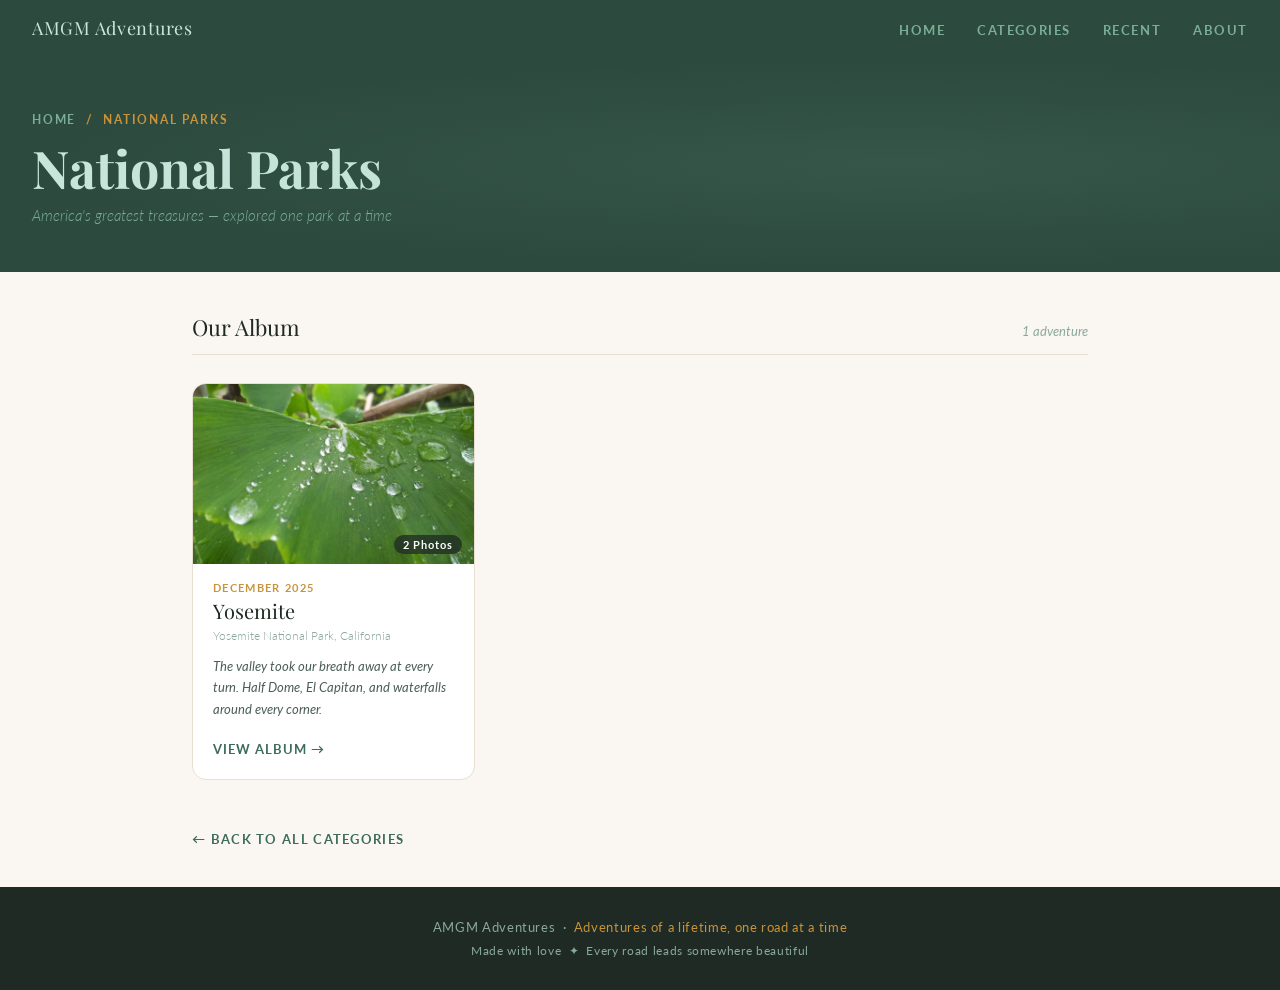
==== national-parks.html @ add7301d "Add files via upload" ====
<!doctype html>
<html lang="en">
  <head>
    <meta charset="UTF-8" />
    <meta name="viewport" content="width=device-width, initial-scale=1.0" />
    <title>National Parks — AMGM Adventures</title>
    <link
      href="https://fonts.googleapis.com/css2?family=Playfair+Display:ital,wght@0,400;0,700;1,400&family=Lato:wght@300;400;700&display=swap"
      rel="stylesheet"
    />
    <link rel="stylesheet" href="../css/styles.css">
 
  </head>
  <body>
    <!-- NAV -->
    <nav>
      <a class="nav-brand" href="../index.html">AMGM Adventures</a>
      <ul class="nav-links">
        <li><a href="../index.html">Home</a></li>
        <li><a href="index.html#categories">Categories</a></li>
        <li><a href="index.html#recent">Recent</a></li>
        <li><a href="index.html#about">About</a></li>
      </ul>
    </nav>

    <!-- PAGE HERO -->
    <header class="page-hero">
      <div class="breadcrumb">
        <a href="index.html">Home</a> &nbsp;/&nbsp; National Parks
      </div>
      <h1>National Parks</h1>
      <p>America's greatest treasures — explored one park at a time</p>
    </header>

    <!-- ALBUMS -->
    <main class="main">
      <div class="albums-header">
        <h2 class="albums-title">Our Album</h2>
        <span class="albums-count">1 adventure</span>
      </div>

      <div class="album-grid">
        <!-- ═══════════════════════════════════════════
           ALBUM 1 — Yosemite
           To add a real photo: replace the emoji div with
           <img src="../photos/national-parks/yosemite/cover.jpg" alt="Yosemite">
           inside .album-cover
      ══════════════════════════════════════════════ -->
        <a class="album-card" href="/albums/yosemite.html">
          <div class="album-cover cover-green">
            <img src="../photos/national-parks/yosemite/valley-view2.jpg" alt="Yosemite"/>
            <span class="photo-count-badge">2 Photos</span>
          </div>
          <div class="album-body">
            <span class="album-date">December 2025</span>
            <span class="album-name">Yosemite</span>
            <span class="album-location"
              >Yosemite National Park, California</span
            >
            <span class="album-desc"
              >The valley took our breath away at every turn. Half Dome, El
              Capitan, and waterfalls around every corner.</span
            >
            <span class="album-link">View album →</span>
          </div>
        </a>

        <!-- ═══════════════════════════════════════════
           ALBUM 2 — Grand Canyon
      ══════════════════════════════════════════════ -->
      <!--
        <a class="album-card" href="grand-canyon.html">
          <div class="album-cover cover-amber">
            🏜
            <span class="photo-count-badge">18 photos</span>
          </div>
          <div class="album-body">
            <span class="album-date">October 2021</span>
            <span class="album-name">Grand Canyon</span>
            <span class="album-location"
              >Grand Canyon National Park, Arizona</span
            >
            <span class="album-desc"
              >Nothing prepares you for that first look over the rim. One of the
              most humbling sights we have ever seen.</span
            >
            <span class="album-link">View album →</span>
          </div>
        </a>
      -->

        <!-- ═══════════════════════════════════════════
           ALBUM 3 — Zion
      ══════════════════════════════════════════════ -->
      <!--
        <a class="album-card" href="zion.html">
          <div class="album-cover cover-rust">
            ⛰
            <span class="photo-count-badge">31 photos</span>
          </div>
          <div class="album-body">
            <span class="album-date">October 2021</span>
            <span class="album-name">Zion National Park</span>
            <span class="album-location">Zion National Park, Utah</span>
            <span class="album-desc"
              >Red rock walls soaring above us as we hiked the Narrows. A place
              we knew we had to come back to.</span
            >
            <span class="album-link">View album →</span>
          </div>
        </a>
      </div>
    -->

      <!-- TIP BOX -->
       <!--
      <div class="add-tip">
        <h3>Adding a new album</h3>
        <p>
          To add a new park, copy one of the album cards above, paste it inside
          the
          <code>.album-grid</code> div, and update the name, date, description,
          and photo link. That's all it takes!
        </p>
      </div>
    -->
    </main>

    <!-- BACK LINK -->
    <div class="back-bar">
      <a class="back-link" href="../index.html">← Back to all categories</a>
    </div>

    <!-- FOOTER -->
    <footer>
      <p>
        AMGM Adventures &nbsp;·&nbsp;
        <span>Adventures of a lifetime, one road at a time</span>
      </p>
      <p style="margin-top: 0.5rem; font-size: 12px">
        Made with love &nbsp;✦&nbsp; Every road leads somewhere beautiful
      </p>
    </footer>
  </body>
</html>
---- css/styles.css ----
*, *::before, *::after { box-sizing: border-box; margin: 0; padding: 0; }

    :root {
      --forest: #2C4A3E;
      --forest-light: #3D6B5C;
      --sage: #7AAE97;
      --mint: #C8E6DC;
      --cream: #FAF7F2;
      --sand: #E8DFD0;
      --bark: #6B4F3A;
      --bark-light: #8C6B50;
      --gold: #C9933A;
      --text-dark: #1E2A23;
      --text-mid: #4A5E54;
      --text-light: #8AA89C;
    }

    html { scroll-behavior: smooth; }

    body {
      font-family: 'Lato', sans-serif;
      background: var(--cream);
      color: var(--text-dark);
      min-height: 100vh;
    }

    /* ── NAV ── */
    nav {
      position: sticky;
      top: 0;
      z-index: 100;
      background: var(--forest);
      padding: 0 2rem;
      display: flex;
      align-items: center;
      justify-content: space-between;
      height: 56px;
    }

    .nav-brand {
      font-family: 'Playfair Display', serif;
      font-size: 18px;
      color: var(--mint);
      letter-spacing: 0.04em;
      text-decoration: none;
    }

    .nav-links {
      display: flex;
      gap: 2rem;
      list-style: none;
    }

    .nav-links a {
      font-size: 13px;
      font-weight: 700;
      letter-spacing: 0.12em;
      text-transform: uppercase;
      color: var(--sage);
      text-decoration: none;
      transition: color 0.2s;
    }

    .nav-links a:hover { color: var(--mint); }

    /* ── HERO ── */
    .hero {
      background: var(--forest);
      padding: 5rem 2rem 4rem;
      text-align: center;
      position: relative;
      overflow: hidden;
    }

    .hero::before {
      content: '';
      position: absolute;
      inset: 0;
      background: radial-gradient(ellipse at 60% 40%, rgba(122,174,151,0.15) 0%, transparent 70%),
                  radial-gradient(ellipse at 20% 80%, rgba(201,147,58,0.08) 0%, transparent 60%);
      pointer-events: none;
    }

    .hero-eyebrow {
      font-size: 11px;
      font-weight: 700;
      letter-spacing: 0.3em;
      text-transform: uppercase;
      color: var(--gold);
      margin-bottom: 1rem;
    }

    .hero-title {
      font-family: 'Playfair Display', serif;
      font-size: clamp(42px, 8vw, 72px);
      font-weight: 700;
      color: var(--mint);
      line-height: 1.1;
      margin-bottom: 1.25rem;
    }

    .hero-title em {
      font-style: italic;
      color: var(--gold);
    }

    .hero-tagline {
      font-size: 16px;
      font-weight: 300;
      color: var(--sage);
      letter-spacing: 0.04em;
      font-style: italic;
      margin-bottom: 2.5rem;
    }

    .hero-divider {
      display: flex;
      align-items: center;
      justify-content: center;
      gap: 1rem;
      color: var(--sage);
      font-size: 18px;
      opacity: 0.5;
    }

    .hero-divider::before,
    .hero-divider::after {
      content: '';
      display: block;
      width: 60px;
      height: 1px;
      background: var(--sage);
      opacity: 0.4;
    }

    /* ── SECTION WRAPPER ── */
    .section {
      max-width: 960px;
      margin: 0 auto;
      padding: 3rem 2rem;
    }

    .section-header {
      display: flex;
      align-items: baseline;
      gap: 1rem;
      margin-bottom: 1.75rem;
      padding-bottom: 0.75rem;
      border-bottom: 1px solid var(--sand);
    }

    .section-title {
      font-family: 'Playfair Display', serif;
      font-size: 26px;
      font-weight: 400;
      color: var(--text-dark);
    }

    .section-sub {
      font-size: 13px;
      color: var(--text-light);
      font-weight: 300;
      font-style: italic;
    }

    /* ── CATEGORY GRID ── */
    .category-grid {
      display: grid;
      grid-template-columns: repeat(auto-fill, minmax(200px, 1fr));
      gap: 16px;
    }

    .cat-card {
      background: #fff;
      border: 1px solid var(--sand);
      border-radius: 12px;
      padding: 1.5rem 1.25rem;
      text-decoration: none;
      display: flex;
      flex-direction: column;
      align-items: flex-start;
      gap: 0.5rem;
      transition: transform 0.2s, box-shadow 0.2s, border-color 0.2s;
      cursor: pointer;
    }

    .cat-card:hover {
      transform: translateY(-3px);
      box-shadow: 0 8px 24px rgba(44,74,62,0.10);
      border-color: var(--sage);
    }

    .cat-icon {
      font-size: 32px;
      line-height: 1;
      margin-bottom: 0.25rem;
    }

    .cat-name {
      font-family: 'Playfair Display', serif;
      font-size: 17px;
      color: var(--text-dark);
      font-weight: 400;
    }

    .cat-count {
      font-size: 12px;
      color: var(--text-light);
      font-weight: 300;
      letter-spacing: 0.05em;
    }

    .cat-arrow {
      margin-top: auto;
      font-size: 18px;
      color: var(--sage);
      transition: transform 0.2s;
    }

    .cat-card:hover .cat-arrow { transform: translateX(4px); }

    /* ── ABOUT STRIP ── */
    .about-strip {
      background: var(--forest);
      color: var(--mint);
      padding: 3rem 2rem;
      text-align: center;
    }

    .about-strip p {
      font-family: 'Playfair Display', serif;
      font-size: 20px;
      font-style: italic;
      max-width: 600px;
      margin: 0 auto 1rem;
      line-height: 1.7;
      color: var(--mint);
    }

    .about-strip small {
      font-size: 13px;
      color: var(--sage);
      font-weight: 300;
      letter-spacing: 0.08em;
    }

    /* ── RECENT ── */
    .recent-grid {
      display: grid;
      grid-template-columns: repeat(auto-fill, minmax(260px, 1fr));
      gap: 20px;
    }

    .recent-card {
      background: #fff;
      border: 1px solid var(--sand);
      border-radius: 12px;
      overflow: hidden;
      text-decoration: none;
      transition: transform 0.2s, box-shadow 0.2s;
      display: flex;
      flex-direction: column;
    }

    .recent-card:hover {
      transform: translateY(-3px);
      box-shadow: 0 8px 24px rgba(44,74,62,0.10);
    }

    .recent-thumb {
      height: 130px;
      display: flex;
      align-items: center;
      justify-content: center;
      font-size: 48px;
    }

    .thumb-green { background: #C8E6DC; }
    .thumb-blue  { background: #C8D8E8; }
    .thumb-amber { background: #EFD9B0; }
    .thumb-bark  { background: #DDD0C0; }

    .recent-body { padding: 1rem 1.1rem 1.25rem; flex: 1; display: flex; flex-direction: column; gap: 0.35rem; }

    .recent-cat {
      font-size: 11px;
      font-weight: 700;
      letter-spacing: 0.12em;
      text-transform: uppercase;
      color: var(--forest-light);
    }

    .recent-name {
      font-family: 'Playfair Display', serif;
      font-size: 18px;
      color: var(--text-dark);
    }

    .recent-date {
      font-size: 12px;
      color: var(--text-light);
      font-weight: 300;
    }

    .recent-desc {
      font-size: 13px;
      color: var(--text-mid);
      line-height: 1.6;
      margin-top: 0.4rem;
      font-style: italic;
    }

    /* ── FOOTER ── */
    footer {
      background: var(--text-dark);
      color: var(--text-light);
      text-align: center;
      padding: 2rem;
      font-size: 13px;
      letter-spacing: 0.05em;
    }

    footer span { color: var(--gold); }

    /* ── ANIMATIONS ── */
    @keyframes fadeUp {
      from { opacity: 0; transform: translateY(20px); }
      to   { opacity: 1; transform: translateY(0); }
    }

    .hero-eyebrow { animation: fadeUp 0.6s ease both; }
    .hero-title   { animation: fadeUp 0.6s 0.15s ease both; }
    .hero-tagline { animation: fadeUp 0.6s 0.3s ease both; }
    .hero-divider { animation: fadeUp 0.6s 0.45s ease both; }

       *,
      *::before,
      *::after {
        box-sizing: border-box;
        margin: 0;
        padding: 0;
      }

      :root {
        --forest: #2c4a3e;
        --forest-light: #3d6b5c;
        --sage: #7aae97;
        --mint: #c8e6dc;
        --cream: #faf7f2;
        --sand: #e8dfd0;
        --bark: #6b4f3a;
        --bark-light: #8c6b50;
        --gold: #c9933a;
        --text-dark: #1e2a23;
        --text-mid: #4a5e54;
        --text-light: #8aa89c;
      }

      html {
        scroll-behavior: smooth;
      }

      body {
        font-family: "Lato", sans-serif;
        background: var(--cream);
        color: var(--text-dark);
        min-height: 100vh;
      }

      /* ── NAV ── */
      nav {
        position: sticky;
        top: 0;
        z-index: 100;
        background: var(--forest);
        padding: 0 2rem;
        display: flex;
        align-items: center;
        justify-content: space-between;
        height: 56px;
      }

      .nav-brand {
        font-family: "Playfair Display", serif;
        font-size: 18px;
        color: var(--mint);
        letter-spacing: 0.04em;
        text-decoration: none;
      }

      .nav-links {
        display: flex;
        gap: 2rem;
        list-style: none;
      }

      .nav-links a {
        font-size: 13px;
        font-weight: 700;
        letter-spacing: 0.12em;
        text-transform: uppercase;
        color: var(--sage);
        text-decoration: none;
        transition: color 0.2s;
      }

      .nav-links a:hover {
        color: var(--mint);
      }

      /* ── PAGE HERO ── */
      .page-hero {
        background: var(--forest);
        padding: 3.5rem 2rem 3rem;
        position: relative;
        overflow: hidden;
      }

      .page-hero::before {
        content: "";
        position: absolute;
        inset: 0;
        background: radial-gradient(
          ellipse at 70% 50%,
          rgba(122, 174, 151, 0.12) 0%,
          transparent 70%
        );
        pointer-events: none;
      }

      .breadcrumb {
        font-size: 12px;
        font-weight: 700;
        letter-spacing: 0.15em;
        text-transform: uppercase;
        color: var(--gold);
        margin-bottom: 0.75rem;
      }

      .breadcrumb a {
        color: var(--sage);
        text-decoration: none;
      }

      .breadcrumb a:hover {
        color: var(--mint);
      }

      .page-hero h1 {
        font-family: "Playfair Display", serif;
        font-size: clamp(32px, 6vw, 56px);
        font-weight: 700;
        color: var(--mint);
        line-height: 1.1;
        margin-bottom: 0.75rem;
      }

      .page-hero p {
        font-size: 15px;
        color: var(--sage);
        font-style: italic;
        font-weight: 300;
        max-width: 520px;
      }

      /* ── MAIN CONTENT ── */
      .main {
        max-width: 960px;
        margin: 0 auto;
        padding: 3rem 2rem;
      }

      .albums-header {
        display: flex;
        align-items: baseline;
        justify-content: space-between;
        margin-bottom: 1.75rem;
        padding-bottom: 0.75rem;
        border-bottom: 1px solid var(--sand);
      }

      .albums-title {
        font-family: "Playfair Display", serif;
        font-size: 22px;
        font-weight: 400;
        color: var(--text-dark);
      }

      .albums-count {
        font-size: 13px;
        color: var(--text-light);
        font-style: italic;
      }

      /* ── ALBUM GRID ── */
      .album-grid {
        display: grid;
        grid-template-columns: repeat(auto-fill, minmax(280px, 1fr));
        gap: 24px;
      }

      .album-card {
        background: #fff;
        border: 1px solid var(--sand);
        border-radius: 14px;
        overflow: hidden;
        text-decoration: none;
        display: flex;
        flex-direction: column;
        transition:
          transform 0.2s,
          box-shadow 0.2s;
      }

      .album-card:hover {
        transform: translateY(-4px);
        box-shadow: 0 12px 32px rgba(44, 74, 62, 0.12);
      }

      /* Photo area — replace background + emoji with a real <img> when you have photos */
      .album-cover {
        height: 180px;
        display: flex;
        align-items: center;
        justify-content: center;
        font-size: 56px;
        position: relative;
      }

      .cover-green {
        background: #c8e6dc;
      }
      .cover-stone {
        background: #d8d0c4;
      }
      .cover-sky {
        background: #c4d8e8;
      }
      .cover-amber {
        background: #efd9b0;
      }
      .cover-rust {
        background: #e8c8b0;
      }

      .album-cover img {
        width: 100%;
        height: 100%;
        object-fit: cover;
        position: absolute;
        inset: 0;
      }

      .photo-count-badge {
        position: absolute;
        bottom: 10px;
        right: 12px;
        background: rgba(30, 42, 35, 0.75);
        color: #fff;
        font-size: 11px;
        font-weight: 700;
        letter-spacing: 0.08em;
        padding: 3px 9px;
        border-radius: 20px;
        backdrop-filter: blur(4px);
      }

      .album-body {
        padding: 1.1rem 1.25rem 1.4rem;
        flex: 1;
        display: flex;
        flex-direction: column;
        gap: 0.3rem;
      }

      .album-date {
        font-size: 11px;
        font-weight: 700;
        letter-spacing: 0.12em;
        text-transform: uppercase;
        color: var(--gold);
      }

      .album-name {
        font-family: "Playfair Display", serif;
        font-size: 20px;
        color: var(--text-dark);
        font-weight: 400;
        line-height: 1.2;
      }

      .album-location {
        font-size: 12px;
        color: var(--text-light);
        font-weight: 300;
        margin-bottom: 0.5rem;
      }

      .album-desc {
        font-size: 13px;
        color: var(--text-mid);
        line-height: 1.65;
        font-style: italic;
        flex: 1;
      }

      .album-link {
        margin-top: 1rem;
        font-size: 13px;
        font-weight: 700;
        letter-spacing: 0.08em;
        text-transform: uppercase;
        color: var(--forest-light);
        display: flex;
        align-items: center;
        gap: 6px;
        transition: gap 0.2s;
      }

      .album-card:hover .album-link {
        gap: 10px;
      }

      /* ── HOW TO ADD MORE ── */
      .add-tip {
        margin-top: 3rem;
        background: #fff;
        border: 1px dashed var(--sage);
        border-radius: 14px;
        padding: 1.75rem 2rem;
        text-align: center;
      }

      .add-tip h3 {
        font-family: "Playfair Display", serif;
        font-size: 18px;
        color: var(--forest);
        margin-bottom: 0.5rem;
      }

      .add-tip p {
        font-size: 14px;
        color: var(--text-mid);
        line-height: 1.7;
        max-width: 480px;
        margin: 0 auto;
      }

      .add-tip code {
        font-size: 12px;
        background: var(--cream);
        border: 1px solid var(--sand);
        padding: 2px 7px;
        border-radius: 4px;
        color: var(--bark);
        font-family: monospace;
      }

      /* ── BACK LINK ── */
      .back-bar {
        max-width: 960px;
        margin: 0 auto;
        padding: 0 2rem 2rem;
      }

      .back-link {
        font-size: 13px;
        font-weight: 700;
        letter-spacing: 0.1em;
        text-transform: uppercase;
        color: var(--forest-light);
        text-decoration: none;
        display: inline-flex;
        align-items: center;
        gap: 6px;
        transition: gap 0.2s;
      }

      .back-link:hover {
        gap: 10px;
      }

      /* ── FOOTER ── */
      footer {
        background: var(--text-dark);
        color: var(--text-light);
        text-align: center;
        padding: 2rem;
        font-size: 13px;
        letter-spacing: 0.05em;
      }

      footer span {
        color: var(--gold);
      }

      /* ── ANIMATION ── */
      @keyframes fadeUp {
        from {
          opacity: 0;
          transform: translateY(16px);
        }
        to {
          opacity: 1;
          transform: translateY(0);
        }
      }

      .album-card {
        animation: fadeUp 0.5s ease both;
      }

      .album-card:nth-child(1) {
        animation-delay: 0.05s;
      }
      .album-card:nth-child(2) {
        animation-delay: 0.15s;
      }
      .album-card:nth-child(3) {
        animation-delay: 0.25s;
      }
      .album-card:nth-child(4) {
        animation-delay: 0.35s;
      }

          *, *::before, *::after { box-sizing: border-box; margin: 0; padding: 0; }

    :root {
      --forest: #2C4A3E;
      --forest-light: #3D6B5C;
      --sage: #7AAE97;
      --mint: #C8E6DC;
      --cream: #FAF7F2;
      --sand: #E8DFD0;
      --gold: #C9933A;
      --text-dark: #1E2A23;
      --text-mid: #4A5E54;
      --text-light: #8AA89C;
    }

    html { scroll-behavior: smooth; }

    body {
      font-family: 'Lato', sans-serif;
      background: var(--cream);
      color: var(--text-dark);
      min-height: 100vh;
    }

    /* ── NAV ── */
    nav {
      position: sticky;
      top: 0;
      z-index: 100;
      background: var(--forest);
      padding: 0 2rem;
      display: flex;
      align-items: center;
      justify-content: space-between;
      height: 56px;
    }

    .nav-brand {
      font-family: 'Playfair Display', serif;
      font-size: 18px;
      color: var(--mint);
      letter-spacing: 0.04em;
      text-decoration: none;
    }

    .nav-links {
      display: flex;
      gap: 2rem;
      list-style: none;
    }

    .nav-links a {
      font-size: 13px;
      font-weight: 700;
      letter-spacing: 0.12em;
      text-transform: uppercase;
      color: var(--sage);
      text-decoration: none;
      transition: color 0.2s;
    }

    .nav-links a:hover { color: var(--mint); }

    /* ── PAGE HERO ── */
    .page-hero {
      background: var(--forest);
      padding: 3.5rem 2rem 3rem;
      position: relative;
      overflow: hidden;
    }

    .page-hero::before {
      content: '';
      position: absolute;
      inset: 0;
      background: radial-gradient(ellipse at 70% 50%, rgba(122,174,151,0.12) 0%, transparent 70%);
      pointer-events: none;
    }

    .breadcrumb {
      font-size: 12px;
      font-weight: 700;
      letter-spacing: 0.15em;
      text-transform: uppercase;
      color: var(--gold);
      margin-bottom: 0.75rem;
    }

    .breadcrumb a {
      color: var(--sage);
      text-decoration: none;
    }

    .breadcrumb a:hover { color: var(--mint); }

    .page-hero h1 {
      font-family: 'Playfair Display', serif;
      font-size: clamp(30px, 5vw, 52px);
      font-weight: 700;
      color: var(--mint);
      line-height: 1.1;
      margin-bottom: 0.6rem;
    }

    .hero-meta {
      display: flex;
      align-items: center;
      gap: 1.5rem;
      flex-wrap: wrap;
      margin-top: 0.75rem;
    }

    .hero-meta span {
      font-size: 13px;
      color: var(--sage);
      font-weight: 300;
      display: flex;
      align-items: center;
      gap: 6px;
    }

    .hero-meta strong {
      color: var(--mint);
      font-weight: 400;
    }

    /* ── TRIP NOTES ── */
    .trip-notes {
      max-width: 960px;
      margin: 0 auto;
      padding: 2.5rem 2rem 0;
    }

    .notes-card {
      background: #fff;
      border: 1px solid var(--sand);
      border-left: 4px solid var(--sage);
      border-radius: 0 12px 12px 0;
      padding: 1.5rem 1.75rem;
    }

    .notes-label {
      font-size: 11px;
      font-weight: 700;
      letter-spacing: 0.18em;
      text-transform: uppercase;
      color: var(--gold);
      margin-bottom: 0.5rem;
    }

    .notes-text {
      font-family: 'Playfair Display', serif;
      font-size: 17px;
      font-style: italic;
      color: var(--text-mid);
      line-height: 1.75;
    }

    /* ── MAIN ── */
    .main {
      max-width: 960px;
      margin: 0 auto;
      padding: 2.5rem 2rem 3rem;
    }

    .gallery-header {
      display: flex;
      align-items: baseline;
      justify-content: space-between;
      margin-bottom: 1.75rem;
      padding-bottom: 0.75rem;
      border-bottom: 1px solid var(--sand);
    }

    .gallery-title {
      font-family: 'Playfair Display', serif;
      font-size: 22px;
      font-weight: 400;
    }

    .gallery-count {
      font-size: 13px;
      color: var(--text-light);
      font-style: italic;
    }

    /* ── PHOTO GRID ── */
    .photo-grid {
      display: grid;
      grid-template-columns: repeat(auto-fill, minmax(260px, 1fr));
      gap: 24px;
    }

    .photo-card {
      background: #fff;
      border: 1px solid var(--sand);
      border-radius: 12px;
      overflow: hidden;
      transition: transform 0.2s, box-shadow 0.2s;
      cursor: pointer;
    }

    .photo-card:hover {
      transform: translateY(-3px);
      box-shadow: 0 10px 28px rgba(44,74,62,0.11);
    }

    /* ── REAL PHOTO ── */
    .photo-img {
      width: 100%;
      height: 220px;
      object-fit: cover;
      display: block;
    }

    /* ── PLACEHOLDER (used until you have a real photo) ── */
    .photo-placeholder {
      height: 220px;
      display: flex;
      align-items: center;
      justify-content: center;
      font-size: 52px;
    }

    .ph-green  { background: #C8E6DC; }
    .ph-sky    { background: #C4D8E8; }
    .ph-stone  { background: #D8D0C4; }
    .ph-amber  { background: #EFD9B0; }
    .ph-dusk   { background: #DDD0E0; }
    .ph-rust   { background: #E8C8B0; }

    .photo-body {
      padding: 1rem 1.1rem 1.25rem;
    }

    .photo-date {
      font-size: 11px;
      font-weight: 700;
      letter-spacing: 0.12em;
      text-transform: uppercase;
      color: var(--gold);
      margin-bottom: 0.3rem;
    }

    .photo-title {
      font-family: 'Playfair Display', serif;
      font-size: 17px;
      color: var(--text-dark);
      margin-bottom: 0.4rem;
      line-height: 1.3;
    }

    .photo-desc {
      font-size: 13px;
      color: var(--text-mid);
      line-height: 1.65;
      font-style: italic;
    }

    /* ── LIGHTBOX ── */
    .lightbox {
      display: none;
      position: fixed;
      inset: 0;
      background: rgba(20, 30, 24, 0.92);
      z-index: 999;
      align-items: center;
      justify-content: center;
      flex-direction: column;
      padding: 2rem;
    }

    .lightbox.open { display: flex; }

    .lightbox-inner {
      max-width: 820px;
      width: 100%;
      text-align: center;
    }

    .lightbox-inner img {
      max-width: 100%;
      max-height: 65vh;
      object-fit: contain;
      border-radius: 8px;
      display: block;
      margin: 0 auto;
    }

    .lightbox-emoji {
      font-size: 80px;
      height: 200px;
      display: flex;
      align-items: center;
      justify-content: center;
    }

    .lightbox-caption {
      margin-top: 1.25rem;
      text-align: center;
    }

    .lightbox-caption strong {
      display: block;
      font-family: 'Playfair Display', serif;
      font-size: 20px;
      color: var(--mint);
      margin-bottom: 0.3rem;
    }

    .lightbox-caption span {
      font-size: 14px;
      color: var(--sage);
      font-style: italic;
    }

    .lightbox-close {
      position: fixed;
      top: 1.5rem;
      right: 1.5rem;
      background: none;
      border: 1px solid var(--sage);
      color: var(--sage);
      font-size: 20px;
      width: 40px;
      height: 40px;
      border-radius: 50%;
      cursor: pointer;
      display: flex;
      align-items: center;
      justify-content: center;
      transition: background 0.2s;
    }

    .lightbox-close:hover { background: rgba(122,174,151,0.15); }

    /* ── BACK ── */
    .back-bar {
      max-width: 960px;
      margin: 0 auto;
      padding: 0 2rem 2.5rem;
    }

    .back-link {
      font-size: 13px;
      font-weight: 700;
      letter-spacing: 0.1em;
      text-transform: uppercase;
      color: var(--forest-light);
      text-decoration: none;
      display: inline-flex;
      align-items: center;
      gap: 6px;
      transition: gap 0.2s;
    }

    .back-link:hover { gap: 10px; }

    /* ── FOOTER ── */
    footer {
      background: var(--text-dark);
      color: var(--text-light);
      text-align: center;
      padding: 2rem;
      font-size: 13px;
      letter-spacing: 0.05em;
    }

    footer span { color: var(--gold); }

    /* ── ANIMATION ── */
    @keyframes fadeUp {
      from { opacity: 0; transform: translateY(16px); }
      to   { opacity: 1; transform: translateY(0); }
    }

    .photo-card { animation: fadeUp 0.5s ease both; }
    .photo-card:nth-child(1) { animation-delay: 0.05s; }
    .photo-card:nth-child(2) { animation-delay: 0.12s; }
    .photo-card:nth-child(3) { animation-delay: 0.19s; }
    .photo-card:nth-child(4) { animation-delay: 0.26s; }
    .photo-card:nth-child(5) { animation-delay: 0.33s; }
    .photo-card:nth-child(6) { animation-delay: 0.40s; }
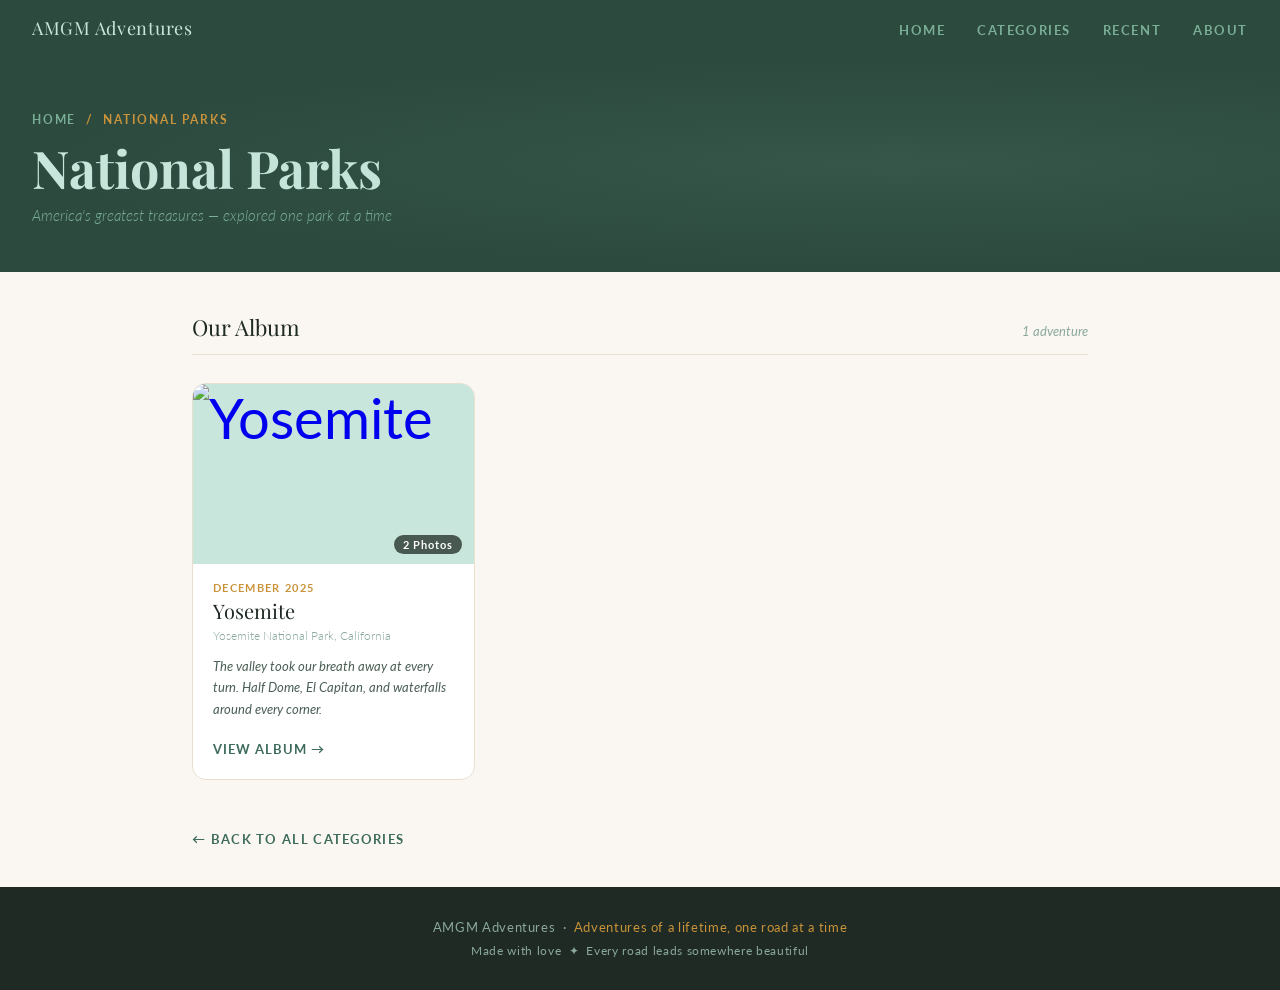
==== commit a2543f72: "Add files via upload" ====
--- a/national-parks.html
+++ b/national-parks.html
@@ -48,7 +48,7 @@
       ══════════════════════════════════════════════ -->
         <a class="album-card" href="/albums/yosemite.html">
           <div class="album-cover cover-green">
-            <img src="../photos/national-parks/yosemite/valley-view2.jpg" alt="Yosemite"/>
+            <img src="../photos/national-parks/yosemite/yosfall-new.png" alt="Yosemite"/>
             <span class="photo-count-badge">2 Photos</span>
           </div>
           <div class="album-body">
--- a/css/styles.css
+++ b/css/styles.css
@@ -1,1108 +1,1108 @@
- *, *::before, *::after { box-sizing: border-box; margin: 0; padding: 0; }
-
-    :root {
-      --forest: #2C4A3E;
-      --forest-light: #3D6B5C;
-      --sage: #7AAE97;
-      --mint: #C8E6DC;
-      --cream: #FAF7F2;
-      --sand: #E8DFD0;
-      --bark: #6B4F3A;
-      --bark-light: #8C6B50;
-      --gold: #C9933A;
-      --text-dark: #1E2A23;
-      --text-mid: #4A5E54;
-      --text-light: #8AA89C;
-    }
-
-    html { scroll-behavior: smooth; }
-
-    body {
-      font-family: 'Lato', sans-serif;
-      background: var(--cream);
-      color: var(--text-dark);
-      min-height: 100vh;
-    }
-
-    /* ── NAV ── */
-    nav {
-      position: sticky;
-      top: 0;
-      z-index: 100;
-      background: var(--forest);
-      padding: 0 2rem;
-      display: flex;
-      align-items: center;
-      justify-content: space-between;
-      height: 56px;
-    }
-
-    .nav-brand {
-      font-family: 'Playfair Display', serif;
-      font-size: 18px;
-      color: var(--mint);
-      letter-spacing: 0.04em;
-      text-decoration: none;
-    }
-
-    .nav-links {
-      display: flex;
-      gap: 2rem;
-      list-style: none;
-    }
-
-    .nav-links a {
-      font-size: 13px;
-      font-weight: 700;
-      letter-spacing: 0.12em;
-      text-transform: uppercase;
-      color: var(--sage);
-      text-decoration: none;
-      transition: color 0.2s;
-    }
-
-    .nav-links a:hover { color: var(--mint); }
-
-    /* ── HERO ── */
-    .hero {
-      background: var(--forest);
-      padding: 5rem 2rem 4rem;
-      text-align: center;
-      position: relative;
-      overflow: hidden;
-    }
-
-    .hero::before {
-      content: '';
-      position: absolute;
-      inset: 0;
-      background: radial-gradient(ellipse at 60% 40%, rgba(122,174,151,0.15) 0%, transparent 70%),
-                  radial-gradient(ellipse at 20% 80%, rgba(201,147,58,0.08) 0%, transparent 60%);
-      pointer-events: none;
-    }
-
-    .hero-eyebrow {
-      font-size: 11px;
-      font-weight: 700;
-      letter-spacing: 0.3em;
-      text-transform: uppercase;
-      color: var(--gold);
-      margin-bottom: 1rem;
-    }
-
-    .hero-title {
-      font-family: 'Playfair Display', serif;
-      font-size: clamp(42px, 8vw, 72px);
-      font-weight: 700;
-      color: var(--mint);
-      line-height: 1.1;
-      margin-bottom: 1.25rem;
-    }
-
-    .hero-title em {
-      font-style: italic;
-      color: var(--gold);
-    }
-
-    .hero-tagline {
-      font-size: 16px;
-      font-weight: 300;
-      color: var(--sage);
-      letter-spacing: 0.04em;
-      font-style: italic;
-      margin-bottom: 2.5rem;
-    }
-
-    .hero-divider {
-      display: flex;
-      align-items: center;
-      justify-content: center;
-      gap: 1rem;
-      color: var(--sage);
-      font-size: 18px;
-      opacity: 0.5;
-    }
-
-    .hero-divider::before,
-    .hero-divider::after {
-      content: '';
-      display: block;
-      width: 60px;
-      height: 1px;
-      background: var(--sage);
-      opacity: 0.4;
-    }
-
-    /* ── SECTION WRAPPER ── */
-    .section {
-      max-width: 960px;
-      margin: 0 auto;
-      padding: 3rem 2rem;
-    }
-
-    .section-header {
-      display: flex;
-      align-items: baseline;
-      gap: 1rem;
-      margin-bottom: 1.75rem;
-      padding-bottom: 0.75rem;
-      border-bottom: 1px solid var(--sand);
-    }
-
-    .section-title {
-      font-family: 'Playfair Display', serif;
-      font-size: 26px;
-      font-weight: 400;
-      color: var(--text-dark);
-    }
-
-    .section-sub {
-      font-size: 13px;
-      color: var(--text-light);
-      font-weight: 300;
-      font-style: italic;
-    }
-
-    /* ── CATEGORY GRID ── */
-    .category-grid {
-      display: grid;
-      grid-template-columns: repeat(auto-fill, minmax(200px, 1fr));
-      gap: 16px;
-    }
-
-    .cat-card {
-      background: #fff;
-      border: 1px solid var(--sand);
-      border-radius: 12px;
-      padding: 1.5rem 1.25rem;
-      text-decoration: none;
-      display: flex;
-      flex-direction: column;
-      align-items: flex-start;
-      gap: 0.5rem;
-      transition: transform 0.2s, box-shadow 0.2s, border-color 0.2s;
-      cursor: pointer;
-    }
-
-    .cat-card:hover {
-      transform: translateY(-3px);
-      box-shadow: 0 8px 24px rgba(44,74,62,0.10);
-      border-color: var(--sage);
-    }
-
-    .cat-icon {
-      font-size: 32px;
-      line-height: 1;
-      margin-bottom: 0.25rem;
-    }
-
-    .cat-name {
-      font-family: 'Playfair Display', serif;
-      font-size: 17px;
-      color: var(--text-dark);
-      font-weight: 400;
-    }
-
-    .cat-count {
-      font-size: 12px;
-      color: var(--text-light);
-      font-weight: 300;
-      letter-spacing: 0.05em;
-    }
-
-    .cat-arrow {
-      margin-top: auto;
-      font-size: 18px;
-      color: var(--sage);
-      transition: transform 0.2s;
-    }
-
-    .cat-card:hover .cat-arrow { transform: translateX(4px); }
-
-    /* ── ABOUT STRIP ── */
-    .about-strip {
-      background: var(--forest);
-      color: var(--mint);
-      padding: 3rem 2rem;
-      text-align: center;
-    }
-
-    .about-strip p {
-      font-family: 'Playfair Display', serif;
-      font-size: 20px;
-      font-style: italic;
-      max-width: 600px;
-      margin: 0 auto 1rem;
-      line-height: 1.7;
-      color: var(--mint);
-    }
-
-    .about-strip small {
-      font-size: 13px;
-      color: var(--sage);
-      font-weight: 300;
-      letter-spacing: 0.08em;
-    }
-
-    /* ── RECENT ── */
-    .recent-grid {
-      display: grid;
-      grid-template-columns: repeat(auto-fill, minmax(260px, 1fr));
-      gap: 20px;
-    }
-
-    .recent-card {
-      background: #fff;
-      border: 1px solid var(--sand);
-      border-radius: 12px;
-      overflow: hidden;
-      text-decoration: none;
-      transition: transform 0.2s, box-shadow 0.2s;
-      display: flex;
-      flex-direction: column;
-    }
-
-    .recent-card:hover {
-      transform: translateY(-3px);
-      box-shadow: 0 8px 24px rgba(44,74,62,0.10);
-    }
-
-    .recent-thumb {
-      height: 130px;
-      display: flex;
-      align-items: center;
-      justify-content: center;
-      font-size: 48px;
-    }
-
-    .thumb-green { background: #C8E6DC; }
-    .thumb-blue  { background: #C8D8E8; }
-    .thumb-amber { background: #EFD9B0; }
-    .thumb-bark  { background: #DDD0C0; }
-
-    .recent-body { padding: 1rem 1.1rem 1.25rem; flex: 1; display: flex; flex-direction: column; gap: 0.35rem; }
-
-    .recent-cat {
-      font-size: 11px;
-      font-weight: 700;
-      letter-spacing: 0.12em;
-      text-transform: uppercase;
-      color: var(--forest-light);
-    }
-
-    .recent-name {
-      font-family: 'Playfair Display', serif;
-      font-size: 18px;
-      color: var(--text-dark);
-    }
-
-    .recent-date {
-      font-size: 12px;
-      color: var(--text-light);
-      font-weight: 300;
-    }
-
-    .recent-desc {
-      font-size: 13px;
-      color: var(--text-mid);
-      line-height: 1.6;
-      margin-top: 0.4rem;
-      font-style: italic;
-    }
-
-    /* ── FOOTER ── */
-    footer {
-      background: var(--text-dark);
-      color: var(--text-light);
-      text-align: center;
-      padding: 2rem;
-      font-size: 13px;
-      letter-spacing: 0.05em;
-    }
-
-    footer span { color: var(--gold); }
-
-    /* ── ANIMATIONS ── */
-    @keyframes fadeUp {
-      from { opacity: 0; transform: translateY(20px); }
-      to   { opacity: 1; transform: translateY(0); }
-    }
-
-    .hero-eyebrow { animation: fadeUp 0.6s ease both; }
-    .hero-title   { animation: fadeUp 0.6s 0.15s ease both; }
-    .hero-tagline { animation: fadeUp 0.6s 0.3s ease both; }
-    .hero-divider { animation: fadeUp 0.6s 0.45s ease both; }
-
-       *,
-      *::before,
-      *::after {
-        box-sizing: border-box;
-        margin: 0;
-        padding: 0;
-      }
-
-      :root {
-        --forest: #2c4a3e;
-        --forest-light: #3d6b5c;
-        --sage: #7aae97;
-        --mint: #c8e6dc;
-        --cream: #faf7f2;
-        --sand: #e8dfd0;
-        --bark: #6b4f3a;
-        --bark-light: #8c6b50;
-        --gold: #c9933a;
-        --text-dark: #1e2a23;
-        --text-mid: #4a5e54;
-        --text-light: #8aa89c;
-      }
-
-      html {
-        scroll-behavior: smooth;
-      }
-
-      body {
-        font-family: "Lato", sans-serif;
-        background: var(--cream);
-        color: var(--text-dark);
-        min-height: 100vh;
-      }
-
-      /* ── NAV ── */
-      nav {
-        position: sticky;
-        top: 0;
-        z-index: 100;
-        background: var(--forest);
-        padding: 0 2rem;
-        display: flex;
-        align-items: center;
-        justify-content: space-between;
-        height: 56px;
-      }
-
-      .nav-brand {
-        font-family: "Playfair Display", serif;
-        font-size: 18px;
-        color: var(--mint);
-        letter-spacing: 0.04em;
-        text-decoration: none;
-      }
-
-      .nav-links {
-        display: flex;
-        gap: 2rem;
-        list-style: none;
-      }
-
-      .nav-links a {
-        font-size: 13px;
-        font-weight: 700;
-        letter-spacing: 0.12em;
-        text-transform: uppercase;
-        color: var(--sage);
-        text-decoration: none;
-        transition: color 0.2s;
-      }
-
-      .nav-links a:hover {
-        color: var(--mint);
-      }
-
-      /* ── PAGE HERO ── */
-      .page-hero {
-        background: var(--forest);
-        padding: 3.5rem 2rem 3rem;
-        position: relative;
-        overflow: hidden;
-      }
-
-      .page-hero::before {
-        content: "";
-        position: absolute;
-        inset: 0;
-        background: radial-gradient(
-          ellipse at 70% 50%,
-          rgba(122, 174, 151, 0.12) 0%,
-          transparent 70%
-        );
-        pointer-events: none;
-      }
-
-      .breadcrumb {
-        font-size: 12px;
-        font-weight: 700;
-        letter-spacing: 0.15em;
-        text-transform: uppercase;
-        color: var(--gold);
-        margin-bottom: 0.75rem;
-      }
-
-      .breadcrumb a {
-        color: var(--sage);
-        text-decoration: none;
-      }
-
-      .breadcrumb a:hover {
-        color: var(--mint);
-      }
-
-      .page-hero h1 {
-        font-family: "Playfair Display", serif;
-        font-size: clamp(32px, 6vw, 56px);
-        font-weight: 700;
-        color: var(--mint);
-        line-height: 1.1;
-        margin-bottom: 0.75rem;
-      }
-
-      .page-hero p {
-        font-size: 15px;
-        color: var(--sage);
-        font-style: italic;
-        font-weight: 300;
-        max-width: 520px;
-      }
-
-      /* ── MAIN CONTENT ── */
-      .main {
-        max-width: 960px;
-        margin: 0 auto;
-        padding: 3rem 2rem;
-      }
-
-      .albums-header {
-        display: flex;
-        align-items: baseline;
-        justify-content: space-between;
-        margin-bottom: 1.75rem;
-        padding-bottom: 0.75rem;
-        border-bottom: 1px solid var(--sand);
-      }
-
-      .albums-title {
-        font-family: "Playfair Display", serif;
-        font-size: 22px;
-        font-weight: 400;
-        color: var(--text-dark);
-      }
-
-      .albums-count {
-        font-size: 13px;
-        color: var(--text-light);
-        font-style: italic;
-      }
-
-      /* ── ALBUM GRID ── */
-      .album-grid {
-        display: grid;
-        grid-template-columns: repeat(auto-fill, minmax(280px, 1fr));
-        gap: 24px;
-      }
-
-      .album-card {
-        background: #fff;
-        border: 1px solid var(--sand);
-        border-radius: 14px;
-        overflow: hidden;
-        text-decoration: none;
-        display: flex;
-        flex-direction: column;
-        transition:
-          transform 0.2s,
-          box-shadow 0.2s;
-      }
-
-      .album-card:hover {
-        transform: translateY(-4px);
-        box-shadow: 0 12px 32px rgba(44, 74, 62, 0.12);
-      }
-
-      /* Photo area — replace background + emoji with a real <img> when you have photos */
-      .album-cover {
-        height: 180px;
-        display: flex;
-        align-items: center;
-        justify-content: center;
-        font-size: 56px;
-        position: relative;
-      }
-
-      .cover-green {
-        background: #c8e6dc;
-      }
-      .cover-stone {
-        background: #d8d0c4;
-      }
-      .cover-sky {
-        background: #c4d8e8;
-      }
-      .cover-amber {
-        background: #efd9b0;
-      }
-      .cover-rust {
-        background: #e8c8b0;
-      }
-
-      .album-cover img {
-        width: 100%;
-        height: 100%;
-        object-fit: cover;
-        position: absolute;
-        inset: 0;
-      }
-
-      .photo-count-badge {
-        position: absolute;
-        bottom: 10px;
-        right: 12px;
-        background: rgba(30, 42, 35, 0.75);
-        color: #fff;
-        font-size: 11px;
-        font-weight: 700;
-        letter-spacing: 0.08em;
-        padding: 3px 9px;
-        border-radius: 20px;
-        backdrop-filter: blur(4px);
-      }
-
-      .album-body {
-        padding: 1.1rem 1.25rem 1.4rem;
-        flex: 1;
-        display: flex;
-        flex-direction: column;
-        gap: 0.3rem;
-      }
-
-      .album-date {
-        font-size: 11px;
-        font-weight: 700;
-        letter-spacing: 0.12em;
-        text-transform: uppercase;
-        color: var(--gold);
-      }
-
-      .album-name {
-        font-family: "Playfair Display", serif;
-        font-size: 20px;
-        color: var(--text-dark);
-        font-weight: 400;
-        line-height: 1.2;
-      }
-
-      .album-location {
-        font-size: 12px;
-        color: var(--text-light);
-        font-weight: 300;
-        margin-bottom: 0.5rem;
-      }
-
-      .album-desc {
-        font-size: 13px;
-        color: var(--text-mid);
-        line-height: 1.65;
-        font-style: italic;
-        flex: 1;
-      }
-
-      .album-link {
-        margin-top: 1rem;
-        font-size: 13px;
-        font-weight: 700;
-        letter-spacing: 0.08em;
-        text-transform: uppercase;
-        color: var(--forest-light);
-        display: flex;
-        align-items: center;
-        gap: 6px;
-        transition: gap 0.2s;
-      }
-
-      .album-card:hover .album-link {
-        gap: 10px;
-      }
-
-      /* ── HOW TO ADD MORE ── */
-      .add-tip {
-        margin-top: 3rem;
-        background: #fff;
-        border: 1px dashed var(--sage);
-        border-radius: 14px;
-        padding: 1.75rem 2rem;
-        text-align: center;
-      }
-
-      .add-tip h3 {
-        font-family: "Playfair Display", serif;
-        font-size: 18px;
-        color: var(--forest);
-        margin-bottom: 0.5rem;
-      }
-
-      .add-tip p {
-        font-size: 14px;
-        color: var(--text-mid);
-        line-height: 1.7;
-        max-width: 480px;
-        margin: 0 auto;
-      }
-
-      .add-tip code {
-        font-size: 12px;
-        background: var(--cream);
-        border: 1px solid var(--sand);
-        padding: 2px 7px;
-        border-radius: 4px;
-        color: var(--bark);
-        font-family: monospace;
-      }
-
-      /* ── BACK LINK ── */
-      .back-bar {
-        max-width: 960px;
-        margin: 0 auto;
-        padding: 0 2rem 2rem;
-      }
-
-      .back-link {
-        font-size: 13px;
-        font-weight: 700;
-        letter-spacing: 0.1em;
-        text-transform: uppercase;
-        color: var(--forest-light);
-        text-decoration: none;
-        display: inline-flex;
-        align-items: center;
-        gap: 6px;
-        transition: gap 0.2s;
-      }
-
-      .back-link:hover {
-        gap: 10px;
-      }
-
-      /* ── FOOTER ── */
-      footer {
-        background: var(--text-dark);
-        color: var(--text-light);
-        text-align: center;
-        padding: 2rem;
-        font-size: 13px;
-        letter-spacing: 0.05em;
-      }
-
-      footer span {
-        color: var(--gold);
-      }
-
-      /* ── ANIMATION ── */
-      @keyframes fadeUp {
-        from {
-          opacity: 0;
-          transform: translateY(16px);
-        }
-        to {
-          opacity: 1;
-          transform: translateY(0);
-        }
-      }
-
-      .album-card {
-        animation: fadeUp 0.5s ease both;
-      }
-
-      .album-card:nth-child(1) {
-        animation-delay: 0.05s;
-      }
-      .album-card:nth-child(2) {
-        animation-delay: 0.15s;
-      }
-      .album-card:nth-child(3) {
-        animation-delay: 0.25s;
-      }
-      .album-card:nth-child(4) {
-        animation-delay: 0.35s;
-      }
-
-          *, *::before, *::after { box-sizing: border-box; margin: 0; padding: 0; }
-
-    :root {
-      --forest: #2C4A3E;
-      --forest-light: #3D6B5C;
-      --sage: #7AAE97;
-      --mint: #C8E6DC;
-      --cream: #FAF7F2;
-      --sand: #E8DFD0;
-      --gold: #C9933A;
-      --text-dark: #1E2A23;
-      --text-mid: #4A5E54;
-      --text-light: #8AA89C;
-    }
-
-    html { scroll-behavior: smooth; }
-
-    body {
-      font-family: 'Lato', sans-serif;
-      background: var(--cream);
-      color: var(--text-dark);
-      min-height: 100vh;
-    }
-
-    /* ── NAV ── */
-    nav {
-      position: sticky;
-      top: 0;
-      z-index: 100;
-      background: var(--forest);
-      padding: 0 2rem;
-      display: flex;
-      align-items: center;
-      justify-content: space-between;
-      height: 56px;
-    }
-
-    .nav-brand {
-      font-family: 'Playfair Display', serif;
-      font-size: 18px;
-      color: var(--mint);
-      letter-spacing: 0.04em;
-      text-decoration: none;
-    }
-
-    .nav-links {
-      display: flex;
-      gap: 2rem;
-      list-style: none;
-    }
-
-    .nav-links a {
-      font-size: 13px;
-      font-weight: 700;
-      letter-spacing: 0.12em;
-      text-transform: uppercase;
-      color: var(--sage);
-      text-decoration: none;
-      transition: color 0.2s;
-    }
-
-    .nav-links a:hover { color: var(--mint); }
-
-    /* ── PAGE HERO ── */
-    .page-hero {
-      background: var(--forest);
-      padding: 3.5rem 2rem 3rem;
-      position: relative;
-      overflow: hidden;
-    }
-
-    .page-hero::before {
-      content: '';
-      position: absolute;
-      inset: 0;
-      background: radial-gradient(ellipse at 70% 50%, rgba(122,174,151,0.12) 0%, transparent 70%);
-      pointer-events: none;
-    }
-
-    .breadcrumb {
-      font-size: 12px;
-      font-weight: 700;
-      letter-spacing: 0.15em;
-      text-transform: uppercase;
-      color: var(--gold);
-      margin-bottom: 0.75rem;
-    }
-
-    .breadcrumb a {
-      color: var(--sage);
-      text-decoration: none;
-    }
-
-    .breadcrumb a:hover { color: var(--mint); }
-
-    .page-hero h1 {
-      font-family: 'Playfair Display', serif;
-      font-size: clamp(30px, 5vw, 52px);
-      font-weight: 700;
-      color: var(--mint);
-      line-height: 1.1;
-      margin-bottom: 0.6rem;
-    }
-
-    .hero-meta {
-      display: flex;
-      align-items: center;
-      gap: 1.5rem;
-      flex-wrap: wrap;
-      margin-top: 0.75rem;
-    }
-
-    .hero-meta span {
-      font-size: 13px;
-      color: var(--sage);
-      font-weight: 300;
-      display: flex;
-      align-items: center;
-      gap: 6px;
-    }
-
-    .hero-meta strong {
-      color: var(--mint);
-      font-weight: 400;
-    }
-
-    /* ── TRIP NOTES ── */
-    .trip-notes {
-      max-width: 960px;
-      margin: 0 auto;
-      padding: 2.5rem 2rem 0;
-    }
-
-    .notes-card {
-      background: #fff;
-      border: 1px solid var(--sand);
-      border-left: 4px solid var(--sage);
-      border-radius: 0 12px 12px 0;
-      padding: 1.5rem 1.75rem;
-    }
-
-    .notes-label {
-      font-size: 11px;
-      font-weight: 700;
-      letter-spacing: 0.18em;
-      text-transform: uppercase;
-      color: var(--gold);
-      margin-bottom: 0.5rem;
-    }
-
-    .notes-text {
-      font-family: 'Playfair Display', serif;
-      font-size: 17px;
-      font-style: italic;
-      color: var(--text-mid);
-      line-height: 1.75;
-    }
-
-    /* ── MAIN ── */
-    .main {
-      max-width: 960px;
-      margin: 0 auto;
-      padding: 2.5rem 2rem 3rem;
-    }
-
-    .gallery-header {
-      display: flex;
-      align-items: baseline;
-      justify-content: space-between;
-      margin-bottom: 1.75rem;
-      padding-bottom: 0.75rem;
-      border-bottom: 1px solid var(--sand);
-    }
-
-    .gallery-title {
-      font-family: 'Playfair Display', serif;
-      font-size: 22px;
-      font-weight: 400;
-    }
-
-    .gallery-count {
-      font-size: 13px;
-      color: var(--text-light);
-      font-style: italic;
-    }
-
-    /* ── PHOTO GRID ── */
-    .photo-grid {
-      display: grid;
-      grid-template-columns: repeat(auto-fill, minmax(260px, 1fr));
-      gap: 24px;
-    }
-
-    .photo-card {
-      background: #fff;
-      border: 1px solid var(--sand);
-      border-radius: 12px;
-      overflow: hidden;
-      transition: transform 0.2s, box-shadow 0.2s;
-      cursor: pointer;
-    }
-
-    .photo-card:hover {
-      transform: translateY(-3px);
-      box-shadow: 0 10px 28px rgba(44,74,62,0.11);
-    }
-
-    /* ── REAL PHOTO ── */
-    .photo-img {
-      width: 100%;
-      height: 220px;
-      object-fit: cover;
-      display: block;
-    }
-
-    /* ── PLACEHOLDER (used until you have a real photo) ── */
-    .photo-placeholder {
-      height: 220px;
-      display: flex;
-      align-items: center;
-      justify-content: center;
-      font-size: 52px;
-    }
-
-    .ph-green  { background: #C8E6DC; }
-    .ph-sky    { background: #C4D8E8; }
-    .ph-stone  { background: #D8D0C4; }
-    .ph-amber  { background: #EFD9B0; }
-    .ph-dusk   { background: #DDD0E0; }
-    .ph-rust   { background: #E8C8B0; }
-
-    .photo-body {
-      padding: 1rem 1.1rem 1.25rem;
-    }
-
-    .photo-date {
-      font-size: 11px;
-      font-weight: 700;
-      letter-spacing: 0.12em;
-      text-transform: uppercase;
-      color: var(--gold);
-      margin-bottom: 0.3rem;
-    }
-
-    .photo-title {
-      font-family: 'Playfair Display', serif;
-      font-size: 17px;
-      color: var(--text-dark);
-      margin-bottom: 0.4rem;
-      line-height: 1.3;
-    }
-
-    .photo-desc {
-      font-size: 13px;
-      color: var(--text-mid);
-      line-height: 1.65;
-      font-style: italic;
-    }
-
-    /* ── LIGHTBOX ── */
-    .lightbox {
-      display: none;
-      position: fixed;
-      inset: 0;
-      background: rgba(20, 30, 24, 0.92);
-      z-index: 999;
-      align-items: center;
-      justify-content: center;
-      flex-direction: column;
-      padding: 2rem;
-    }
-
-    .lightbox.open { display: flex; }
-
-    .lightbox-inner {
-      max-width: 820px;
-      width: 100%;
-      text-align: center;
-    }
-
-    .lightbox-inner img {
-      max-width: 100%;
-      max-height: 65vh;
-      object-fit: contain;
-      border-radius: 8px;
-      display: block;
-      margin: 0 auto;
-    }
-
-    .lightbox-emoji {
-      font-size: 80px;
-      height: 200px;
-      display: flex;
-      align-items: center;
-      justify-content: center;
-    }
-
-    .lightbox-caption {
-      margin-top: 1.25rem;
-      text-align: center;
-    }
-
-    .lightbox-caption strong {
-      display: block;
-      font-family: 'Playfair Display', serif;
-      font-size: 20px;
-      color: var(--mint);
-      margin-bottom: 0.3rem;
-    }
-
-    .lightbox-caption span {
-      font-size: 14px;
-      color: var(--sage);
-      font-style: italic;
-    }
-
-    .lightbox-close {
-      position: fixed;
-      top: 1.5rem;
-      right: 1.5rem;
-      background: none;
-      border: 1px solid var(--sage);
-      color: var(--sage);
-      font-size: 20px;
-      width: 40px;
-      height: 40px;
-      border-radius: 50%;
-      cursor: pointer;
-      display: flex;
-      align-items: center;
-      justify-content: center;
-      transition: background 0.2s;
-    }
-
-    .lightbox-close:hover { background: rgba(122,174,151,0.15); }
-
-    /* ── BACK ── */
-    .back-bar {
-      max-width: 960px;
-      margin: 0 auto;
-      padding: 0 2rem 2.5rem;
-    }
-
-    .back-link {
-      font-size: 13px;
-      font-weight: 700;
-      letter-spacing: 0.1em;
-      text-transform: uppercase;
-      color: var(--forest-light);
-      text-decoration: none;
-      display: inline-flex;
-      align-items: center;
-      gap: 6px;
-      transition: gap 0.2s;
-    }
-
-    .back-link:hover { gap: 10px; }
-
-    /* ── FOOTER ── */
-    footer {
-      background: var(--text-dark);
-      color: var(--text-light);
-      text-align: center;
-      padding: 2rem;
-      font-size: 13px;
-      letter-spacing: 0.05em;
-    }
-
-    footer span { color: var(--gold); }
-
-    /* ── ANIMATION ── */
-    @keyframes fadeUp {
-      from { opacity: 0; transform: translateY(16px); }
-      to   { opacity: 1; transform: translateY(0); }
-    }
-
-    .photo-card { animation: fadeUp 0.5s ease both; }
-    .photo-card:nth-child(1) { animation-delay: 0.05s; }
-    .photo-card:nth-child(2) { animation-delay: 0.12s; }
-    .photo-card:nth-child(3) { animation-delay: 0.19s; }
-    .photo-card:nth-child(4) { animation-delay: 0.26s; }
-    .photo-card:nth-child(5) { animation-delay: 0.33s; }
+ *, *::before, *::after { box-sizing: border-box; margin: 0; padding: 0; }
+
+    :root {
+      --forest: #2C4A3E;
+      --forest-light: #3D6B5C;
+      --sage: #7AAE97;
+      --mint: #C8E6DC;
+      --cream: #FAF7F2;
+      --sand: #E8DFD0;
+      --bark: #6B4F3A;
+      --bark-light: #8C6B50;
+      --gold: #C9933A;
+      --text-dark: #1E2A23;
+      --text-mid: #4A5E54;
+      --text-light: #8AA89C;
+    }
+
+    html { scroll-behavior: smooth; }
+
+    body {
+      font-family: 'Lato', sans-serif;
+      background: var(--cream);
+      color: var(--text-dark);
+      min-height: 100vh;
+    }
+
+    /* ── NAV ── */
+    nav {
+      position: sticky;
+      top: 0;
+      z-index: 100;
+      background: var(--forest);
+      padding: 0 2rem;
+      display: flex;
+      align-items: center;
+      justify-content: space-between;
+      height: 56px;
+    }
+
+    .nav-brand {
+      font-family: 'Playfair Display', serif;
+      font-size: 18px;
+      color: var(--mint);
+      letter-spacing: 0.04em;
+      text-decoration: none;
+    }
+
+    .nav-links {
+      display: flex;
+      gap: 2rem;
+      list-style: none;
+    }
+
+    .nav-links a {
+      font-size: 13px;
+      font-weight: 700;
+      letter-spacing: 0.12em;
+      text-transform: uppercase;
+      color: var(--sage);
+      text-decoration: none;
+      transition: color 0.2s;
+    }
+
+    .nav-links a:hover { color: var(--mint); }
+
+    /* ── HERO ── */
+    .hero {
+      background: var(--forest);
+      padding: 5rem 2rem 4rem;
+      text-align: center;
+      position: relative;
+      overflow: hidden;
+    }
+
+    .hero::before {
+      content: '';
+      position: absolute;
+      inset: 0;
+      background: radial-gradient(ellipse at 60% 40%, rgba(122,174,151,0.15) 0%, transparent 70%),
+                  radial-gradient(ellipse at 20% 80%, rgba(201,147,58,0.08) 0%, transparent 60%);
+      pointer-events: none;
+    }
+
+    .hero-eyebrow {
+      font-size: 11px;
+      font-weight: 700;
+      letter-spacing: 0.3em;
+      text-transform: uppercase;
+      color: var(--gold);
+      margin-bottom: 1rem;
+    }
+
+    .hero-title {
+      font-family: 'Playfair Display', serif;
+      font-size: clamp(42px, 8vw, 72px);
+      font-weight: 700;
+      color: var(--mint);
+      line-height: 1.1;
+      margin-bottom: 1.25rem;
+    }
+
+    .hero-title em {
+      font-style: italic;
+      color: var(--gold);
+    }
+
+    .hero-tagline {
+      font-size: 16px;
+      font-weight: 300;
+      color: var(--sage);
+      letter-spacing: 0.04em;
+      font-style: italic;
+      margin-bottom: 2.5rem;
+    }
+
+    .hero-divider {
+      display: flex;
+      align-items: center;
+      justify-content: center;
+      gap: 1rem;
+      color: var(--sage);
+      font-size: 18px;
+      opacity: 0.5;
+    }
+
+    .hero-divider::before,
+    .hero-divider::after {
+      content: '';
+      display: block;
+      width: 60px;
+      height: 1px;
+      background: var(--sage);
+      opacity: 0.4;
+    }
+
+    /* ── SECTION WRAPPER ── */
+    .section {
+      max-width: 960px;
+      margin: 0 auto;
+      padding: 3rem 2rem;
+    }
+
+    .section-header {
+      display: flex;
+      align-items: baseline;
+      gap: 1rem;
+      margin-bottom: 1.75rem;
+      padding-bottom: 0.75rem;
+      border-bottom: 1px solid var(--sand);
+    }
+
+    .section-title {
+      font-family: 'Playfair Display', serif;
+      font-size: 26px;
+      font-weight: 400;
+      color: var(--text-dark);
+    }
+
+    .section-sub {
+      font-size: 13px;
+      color: var(--text-light);
+      font-weight: 300;
+      font-style: italic;
+    }
+
+    /* ── CATEGORY GRID ── */
+    .category-grid {
+      display: grid;
+      grid-template-columns: repeat(auto-fill, minmax(200px, 1fr));
+      gap: 16px;
+    }
+
+    .cat-card {
+      background: #fff;
+      border: 1px solid var(--sand);
+      border-radius: 12px;
+      padding: 1.5rem 1.25rem;
+      text-decoration: none;
+      display: flex;
+      flex-direction: column;
+      align-items: flex-start;
+      gap: 0.5rem;
+      transition: transform 0.2s, box-shadow 0.2s, border-color 0.2s;
+      cursor: pointer;
+    }
+
+    .cat-card:hover {
+      transform: translateY(-3px);
+      box-shadow: 0 8px 24px rgba(44,74,62,0.10);
+      border-color: var(--sage);
+    }
+
+    .cat-icon {
+      font-size: 32px;
+      line-height: 1;
+      margin-bottom: 0.25rem;
+    }
+
+    .cat-name {
+      font-family: 'Playfair Display', serif;
+      font-size: 17px;
+      color: var(--text-dark);
+      font-weight: 400;
+    }
+
+    .cat-count {
+      font-size: 12px;
+      color: var(--text-light);
+      font-weight: 300;
+      letter-spacing: 0.05em;
+    }
+
+    .cat-arrow {
+      margin-top: auto;
+      font-size: 18px;
+      color: var(--sage);
+      transition: transform 0.2s;
+    }
+
+    .cat-card:hover .cat-arrow { transform: translateX(4px); }
+
+    /* ── ABOUT STRIP ── */
+    .about-strip {
+      background: var(--forest);
+      color: var(--mint);
+      padding: 3rem 2rem;
+      text-align: center;
+    }
+
+    .about-strip p {
+      font-family: 'Playfair Display', serif;
+      font-size: 20px;
+      font-style: italic;
+      max-width: 600px;
+      margin: 0 auto 1rem;
+      line-height: 1.7;
+      color: var(--mint);
+    }
+
+    .about-strip small {
+      font-size: 13px;
+      color: var(--sage);
+      font-weight: 300;
+      letter-spacing: 0.08em;
+    }
+
+    /* ── RECENT ── */
+    .recent-grid {
+      display: grid;
+      grid-template-columns: repeat(auto-fill, minmax(260px, 1fr));
+      gap: 20px;
+    }
+
+    .recent-card {
+      background: #fff;
+      border: 1px solid var(--sand);
+      border-radius: 12px;
+      overflow: hidden;
+      text-decoration: none;
+      transition: transform 0.2s, box-shadow 0.2s;
+      display: flex;
+      flex-direction: column;
+    }
+
+    .recent-card:hover {
+      transform: translateY(-3px);
+      box-shadow: 0 8px 24px rgba(44,74,62,0.10);
+    }
+
+    .recent-thumb {
+      height: 130px;
+      display: flex;
+      align-items: center;
+      justify-content: center;
+      font-size: 48px;
+    }
+
+    .thumb-green { background: #C8E6DC; }
+    .thumb-blue  { background: #C8D8E8; }
+    .thumb-amber { background: #EFD9B0; }
+    .thumb-bark  { background: #DDD0C0; }
+
+    .recent-body { padding: 1rem 1.1rem 1.25rem; flex: 1; display: flex; flex-direction: column; gap: 0.35rem; }
+
+    .recent-cat {
+      font-size: 11px;
+      font-weight: 700;
+      letter-spacing: 0.12em;
+      text-transform: uppercase;
+      color: var(--forest-light);
+    }
+
+    .recent-name {
+      font-family: 'Playfair Display', serif;
+      font-size: 18px;
+      color: var(--text-dark);
+    }
+
+    .recent-date {
+      font-size: 12px;
+      color: var(--text-light);
+      font-weight: 300;
+    }
+
+    .recent-desc {
+      font-size: 13px;
+      color: var(--text-mid);
+      line-height: 1.6;
+      margin-top: 0.4rem;
+      font-style: italic;
+    }
+
+    /* ── FOOTER ── */
+    footer {
+      background: var(--text-dark);
+      color: var(--text-light);
+      text-align: center;
+      padding: 2rem;
+      font-size: 13px;
+      letter-spacing: 0.05em;
+    }
+
+    footer span { color: var(--gold); }
+
+    /* ── ANIMATIONS ── */
+    @keyframes fadeUp {
+      from { opacity: 0; transform: translateY(20px); }
+      to   { opacity: 1; transform: translateY(0); }
+    }
+
+    .hero-eyebrow { animation: fadeUp 0.6s ease both; }
+    .hero-title   { animation: fadeUp 0.6s 0.15s ease both; }
+    .hero-tagline { animation: fadeUp 0.6s 0.3s ease both; }
+    .hero-divider { animation: fadeUp 0.6s 0.45s ease both; }
+
+       *,
+      *::before,
+      *::after {
+        box-sizing: border-box;
+        margin: 0;
+        padding: 0;
+      }
+
+      :root {
+        --forest: #2c4a3e;
+        --forest-light: #3d6b5c;
+        --sage: #7aae97;
+        --mint: #c8e6dc;
+        --cream: #faf7f2;
+        --sand: #e8dfd0;
+        --bark: #6b4f3a;
+        --bark-light: #8c6b50;
+        --gold: #c9933a;
+        --text-dark: #1e2a23;
+        --text-mid: #4a5e54;
+        --text-light: #8aa89c;
+      }
+
+      html {
+        scroll-behavior: smooth;
+      }
+
+      body {
+        font-family: "Lato", sans-serif;
+        background: var(--cream);
+        color: var(--text-dark);
+        min-height: 100vh;
+      }
+
+      /* ── NAV ── */
+      nav {
+        position: sticky;
+        top: 0;
+        z-index: 100;
+        background: var(--forest);
+        padding: 0 2rem;
+        display: flex;
+        align-items: center;
+        justify-content: space-between;
+        height: 56px;
+      }
+
+      .nav-brand {
+        font-family: "Playfair Display", serif;
+        font-size: 18px;
+        color: var(--mint);
+        letter-spacing: 0.04em;
+        text-decoration: none;
+      }
+
+      .nav-links {
+        display: flex;
+        gap: 2rem;
+        list-style: none;
+      }
+
+      .nav-links a {
+        font-size: 13px;
+        font-weight: 700;
+        letter-spacing: 0.12em;
+        text-transform: uppercase;
+        color: var(--sage);
+        text-decoration: none;
+        transition: color 0.2s;
+      }
+
+      .nav-links a:hover {
+        color: var(--mint);
+      }
+
+      /* ── PAGE HERO ── */
+      .page-hero {
+        background: var(--forest);
+        padding: 3.5rem 2rem 3rem;
+        position: relative;
+        overflow: hidden;
+      }
+
+      .page-hero::before {
+        content: "";
+        position: absolute;
+        inset: 0;
+        background: radial-gradient(
+          ellipse at 70% 50%,
+          rgba(122, 174, 151, 0.12) 0%,
+          transparent 70%
+        );
+        pointer-events: none;
+      }
+
+      .breadcrumb {
+        font-size: 12px;
+        font-weight: 700;
+        letter-spacing: 0.15em;
+        text-transform: uppercase;
+        color: var(--gold);
+        margin-bottom: 0.75rem;
+      }
+
+      .breadcrumb a {
+        color: var(--sage);
+        text-decoration: none;
+      }
+
+      .breadcrumb a:hover {
+        color: var(--mint);
+      }
+
+      .page-hero h1 {
+        font-family: "Playfair Display", serif;
+        font-size: clamp(32px, 6vw, 56px);
+        font-weight: 700;
+        color: var(--mint);
+        line-height: 1.1;
+        margin-bottom: 0.75rem;
+      }
+
+      .page-hero p {
+        font-size: 15px;
+        color: var(--sage);
+        font-style: italic;
+        font-weight: 300;
+        max-width: 520px;
+      }
+
+      /* ── MAIN CONTENT ── */
+      .main {
+        max-width: 960px;
+        margin: 0 auto;
+        padding: 3rem 2rem;
+      }
+
+      .albums-header {
+        display: flex;
+        align-items: baseline;
+        justify-content: space-between;
+        margin-bottom: 1.75rem;
+        padding-bottom: 0.75rem;
+        border-bottom: 1px solid var(--sand);
+      }
+
+      .albums-title {
+        font-family: "Playfair Display", serif;
+        font-size: 22px;
+        font-weight: 400;
+        color: var(--text-dark);
+      }
+
+      .albums-count {
+        font-size: 13px;
+        color: var(--text-light);
+        font-style: italic;
+      }
+
+      /* ── ALBUM GRID ── */
+      .album-grid {
+        display: grid;
+        grid-template-columns: repeat(auto-fill, minmax(280px, 1fr));
+        gap: 24px;
+      }
+
+      .album-card {
+        background: #fff;
+        border: 1px solid var(--sand);
+        border-radius: 14px;
+        overflow: hidden;
+        text-decoration: none;
+        display: flex;
+        flex-direction: column;
+        transition:
+          transform 0.2s,
+          box-shadow 0.2s;
+      }
+
+      .album-card:hover {
+        transform: translateY(-4px);
+        box-shadow: 0 12px 32px rgba(44, 74, 62, 0.12);
+      }
+
+      /* Photo area — replace background + emoji with a real <img> when you have photos */
+      .album-cover {
+        height: 180px;
+        display: flex;
+        align-items: center;
+        justify-content: center;
+        font-size: 56px;
+        position: relative;
+      }
+
+      .cover-green {
+        background: #c8e6dc;
+      }
+      .cover-stone {
+        background: #d8d0c4;
+      }
+      .cover-sky {
+        background: #c4d8e8;
+      }
+      .cover-amber {
+        background: #efd9b0;
+      }
+      .cover-rust {
+        background: #e8c8b0;
+      }
+
+      .album-cover img {
+        width: 100%;
+        height: 100%;
+        object-fit: cover;
+        position: absolute;
+        inset: 0;
+      }
+
+      .photo-count-badge {
+        position: absolute;
+        bottom: 10px;
+        right: 12px;
+        background: rgba(30, 42, 35, 0.75);
+        color: #fff;
+        font-size: 11px;
+        font-weight: 700;
+        letter-spacing: 0.08em;
+        padding: 3px 9px;
+        border-radius: 20px;
+        backdrop-filter: blur(4px);
+      }
+
+      .album-body {
+        padding: 1.1rem 1.25rem 1.4rem;
+        flex: 1;
+        display: flex;
+        flex-direction: column;
+        gap: 0.3rem;
+      }
+
+      .album-date {
+        font-size: 11px;
+        font-weight: 700;
+        letter-spacing: 0.12em;
+        text-transform: uppercase;
+        color: var(--gold);
+      }
+
+      .album-name {
+        font-family: "Playfair Display", serif;
+        font-size: 20px;
+        color: var(--text-dark);
+        font-weight: 400;
+        line-height: 1.2;
+      }
+
+      .album-location {
+        font-size: 12px;
+        color: var(--text-light);
+        font-weight: 300;
+        margin-bottom: 0.5rem;
+      }
+
+      .album-desc {
+        font-size: 13px;
+        color: var(--text-mid);
+        line-height: 1.65;
+        font-style: italic;
+        flex: 1;
+      }
+
+      .album-link {
+        margin-top: 1rem;
+        font-size: 13px;
+        font-weight: 700;
+        letter-spacing: 0.08em;
+        text-transform: uppercase;
+        color: var(--forest-light);
+        display: flex;
+        align-items: center;
+        gap: 6px;
+        transition: gap 0.2s;
+      }
+
+      .album-card:hover .album-link {
+        gap: 10px;
+      }
+
+      /* ── HOW TO ADD MORE ── */
+      .add-tip {
+        margin-top: 3rem;
+        background: #fff;
+        border: 1px dashed var(--sage);
+        border-radius: 14px;
+        padding: 1.75rem 2rem;
+        text-align: center;
+      }
+
+      .add-tip h3 {
+        font-family: "Playfair Display", serif;
+        font-size: 18px;
+        color: var(--forest);
+        margin-bottom: 0.5rem;
+      }
+
+      .add-tip p {
+        font-size: 14px;
+        color: var(--text-mid);
+        line-height: 1.7;
+        max-width: 480px;
+        margin: 0 auto;
+      }
+
+      .add-tip code {
+        font-size: 12px;
+        background: var(--cream);
+        border: 1px solid var(--sand);
+        padding: 2px 7px;
+        border-radius: 4px;
+        color: var(--bark);
+        font-family: monospace;
+      }
+
+      /* ── BACK LINK ── */
+      .back-bar {
+        max-width: 960px;
+        margin: 0 auto;
+        padding: 0 2rem 2rem;
+      }
+
+      .back-link {
+        font-size: 13px;
+        font-weight: 700;
+        letter-spacing: 0.1em;
+        text-transform: uppercase;
+        color: var(--forest-light);
+        text-decoration: none;
+        display: inline-flex;
+        align-items: center;
+        gap: 6px;
+        transition: gap 0.2s;
+      }
+
+      .back-link:hover {
+        gap: 10px;
+      }
+
+      /* ── FOOTER ── */
+      footer {
+        background: var(--text-dark);
+        color: var(--text-light);
+        text-align: center;
+        padding: 2rem;
+        font-size: 13px;
+        letter-spacing: 0.05em;
+      }
+
+      footer span {
+        color: var(--gold);
+      }
+
+      /* ── ANIMATION ── */
+      @keyframes fadeUp {
+        from {
+          opacity: 0;
+          transform: translateY(16px);
+        }
+        to {
+          opacity: 1;
+          transform: translateY(0);
+        }
+      }
+
+      .album-card {
+        animation: fadeUp 0.5s ease both;
+      }
+
+      .album-card:nth-child(1) {
+        animation-delay: 0.05s;
+      }
+      .album-card:nth-child(2) {
+        animation-delay: 0.15s;
+      }
+      .album-card:nth-child(3) {
+        animation-delay: 0.25s;
+      }
+      .album-card:nth-child(4) {
+        animation-delay: 0.35s;
+      }
+
+          *, *::before, *::after { box-sizing: border-box; margin: 0; padding: 0; }
+
+    :root {
+      --forest: #2C4A3E;
+      --forest-light: #3D6B5C;
+      --sage: #7AAE97;
+      --mint: #C8E6DC;
+      --cream: #FAF7F2;
+      --sand: #E8DFD0;
+      --gold: #C9933A;
+      --text-dark: #1E2A23;
+      --text-mid: #4A5E54;
+      --text-light: #8AA89C;
+    }
+
+    html { scroll-behavior: smooth; }
+
+    body {
+      font-family: 'Lato', sans-serif;
+      background: var(--cream);
+      color: var(--text-dark);
+      min-height: 100vh;
+    }
+
+    /* ── NAV ── */
+    nav {
+      position: sticky;
+      top: 0;
+      z-index: 100;
+      background: var(--forest);
+      padding: 0 2rem;
+      display: flex;
+      align-items: center;
+      justify-content: space-between;
+      height: 56px;
+    }
+
+    .nav-brand {
+      font-family: 'Playfair Display', serif;
+      font-size: 18px;
+      color: var(--mint);
+      letter-spacing: 0.04em;
+      text-decoration: none;
+    }
+
+    .nav-links {
+      display: flex;
+      gap: 2rem;
+      list-style: none;
+    }
+
+    .nav-links a {
+      font-size: 13px;
+      font-weight: 700;
+      letter-spacing: 0.12em;
+      text-transform: uppercase;
+      color: var(--sage);
+      text-decoration: none;
+      transition: color 0.2s;
+    }
+
+    .nav-links a:hover { color: var(--mint); }
+
+    /* ── PAGE HERO ── */
+    .page-hero {
+      background: var(--forest);
+      padding: 3.5rem 2rem 3rem;
+      position: relative;
+      overflow: hidden;
+    }
+
+    .page-hero::before {
+      content: '';
+      position: absolute;
+      inset: 0;
+      background: radial-gradient(ellipse at 70% 50%, rgba(122,174,151,0.12) 0%, transparent 70%);
+      pointer-events: none;
+    }
+
+    .breadcrumb {
+      font-size: 12px;
+      font-weight: 700;
+      letter-spacing: 0.15em;
+      text-transform: uppercase;
+      color: var(--gold);
+      margin-bottom: 0.75rem;
+    }
+
+    .breadcrumb a {
+      color: var(--sage);
+      text-decoration: none;
+    }
+
+    .breadcrumb a:hover { color: var(--mint); }
+
+    .page-hero h1 {
+      font-family: 'Playfair Display', serif;
+      font-size: clamp(30px, 5vw, 52px);
+      font-weight: 700;
+      color: var(--mint);
+      line-height: 1.1;
+      margin-bottom: 0.6rem;
+    }
+
+    .hero-meta {
+      display: flex;
+      align-items: center;
+      gap: 1.5rem;
+      flex-wrap: wrap;
+      margin-top: 0.75rem;
+    }
+
+    .hero-meta span {
+      font-size: 13px;
+      color: var(--sage);
+      font-weight: 300;
+      display: flex;
+      align-items: center;
+      gap: 6px;
+    }
+
+    .hero-meta strong {
+      color: var(--mint);
+      font-weight: 400;
+    }
+
+    /* ── TRIP NOTES ── */
+    .trip-notes {
+      max-width: 960px;
+      margin: 0 auto;
+      padding: 2.5rem 2rem 0;
+    }
+
+    .notes-card {
+      background: #fff;
+      border: 1px solid var(--sand);
+      border-left: 4px solid var(--sage);
+      border-radius: 0 12px 12px 0;
+      padding: 1.5rem 1.75rem;
+    }
+
+    .notes-label {
+      font-size: 11px;
+      font-weight: 700;
+      letter-spacing: 0.18em;
+      text-transform: uppercase;
+      color: var(--gold);
+      margin-bottom: 0.5rem;
+    }
+
+    .notes-text {
+      font-family: 'Playfair Display', serif;
+      font-size: 17px;
+      font-style: italic;
+      color: var(--text-mid);
+      line-height: 1.75;
+    }
+
+    /* ── MAIN ── */
+    .main {
+      max-width: 960px;
+      margin: 0 auto;
+      padding: 2.5rem 2rem 3rem;
+    }
+
+    .gallery-header {
+      display: flex;
+      align-items: baseline;
+      justify-content: space-between;
+      margin-bottom: 1.75rem;
+      padding-bottom: 0.75rem;
+      border-bottom: 1px solid var(--sand);
+    }
+
+    .gallery-title {
+      font-family: 'Playfair Display', serif;
+      font-size: 22px;
+      font-weight: 400;
+    }
+
+    .gallery-count {
+      font-size: 13px;
+      color: var(--text-light);
+      font-style: italic;
+    }
+
+    /* ── PHOTO GRID ── */
+    .photo-grid {
+      display: grid;
+      grid-template-columns: repeat(auto-fill, minmax(260px, 1fr));
+      gap: 24px;
+    }
+
+    .photo-card {
+      background: #fff;
+      border: 1px solid var(--sand);
+      border-radius: 12px;
+      overflow: hidden;
+      transition: transform 0.2s, box-shadow 0.2s;
+      cursor: pointer;
+    }
+
+    .photo-card:hover {
+      transform: translateY(-3px);
+      box-shadow: 0 10px 28px rgba(44,74,62,0.11);
+    }
+
+    /* ── REAL PHOTO ── */
+    .photo-img {
+      width: 100%;
+      height: 220px;
+      object-fit: cover;
+      display: block;
+    }
+
+    /* ── PLACEHOLDER (used until you have a real photo) ── */
+    .photo-placeholder {
+      height: 220px;
+      display: flex;
+      align-items: center;
+      justify-content: center;
+      font-size: 52px;
+    }
+
+    .ph-green  { background: #C8E6DC; }
+    .ph-sky    { background: #C4D8E8; }
+    .ph-stone  { background: #D8D0C4; }
+    .ph-amber  { background: #EFD9B0; }
+    .ph-dusk   { background: #DDD0E0; }
+    .ph-rust   { background: #E8C8B0; }
+
+    .photo-body {
+      padding: 1rem 1.1rem 1.25rem;
+    }
+
+    .photo-date {
+      font-size: 11px;
+      font-weight: 700;
+      letter-spacing: 0.12em;
+      text-transform: uppercase;
+      color: var(--gold);
+      margin-bottom: 0.3rem;
+    }
+
+    .photo-title {
+      font-family: 'Playfair Display', serif;
+      font-size: 17px;
+      color: var(--text-dark);
+      margin-bottom: 0.4rem;
+      line-height: 1.3;
+    }
+
+    .photo-desc {
+      font-size: 13px;
+      color: var(--text-mid);
+      line-height: 1.65;
+      font-style: italic;
+    }
+
+    /* ── LIGHTBOX ── */
+    .lightbox {
+      display: none;
+      position: fixed;
+      inset: 0;
+      background: rgba(20, 30, 24, 0.92);
+      z-index: 999;
+      align-items: center;
+      justify-content: center;
+      flex-direction: column;
+      padding: 2rem;
+    }
+
+    .lightbox.open { display: flex; }
+
+    .lightbox-inner {
+      max-width: 820px;
+      width: 100%;
+      text-align: center;
+    }
+
+    .lightbox-inner img {
+      max-width: 100%;
+      max-height: 65vh;
+      object-fit: contain;
+      border-radius: 8px;
+      display: block;
+      margin: 0 auto;
+    }
+
+    .lightbox-emoji {
+      font-size: 80px;
+      height: 200px;
+      display: flex;
+      align-items: center;
+      justify-content: center;
+    }
+
+    .lightbox-caption {
+      margin-top: 1.25rem;
+      text-align: center;
+    }
+
+    .lightbox-caption strong {
+      display: block;
+      font-family: 'Playfair Display', serif;
+      font-size: 20px;
+      color: var(--mint);
+      margin-bottom: 0.3rem;
+    }
+
+    .lightbox-caption span {
+      font-size: 14px;
+      color: var(--sage);
+      font-style: italic;
+    }
+
+    .lightbox-close {
+      position: fixed;
+      top: 1.5rem;
+      right: 1.5rem;
+      background: none;
+      border: 1px solid var(--sage);
+      color: var(--sage);
+      font-size: 20px;
+      width: 40px;
+      height: 40px;
+      border-radius: 50%;
+      cursor: pointer;
+      display: flex;
+      align-items: center;
+      justify-content: center;
+      transition: background 0.2s;
+    }
+
+    .lightbox-close:hover { background: rgba(122,174,151,0.15); }
+
+    /* ── BACK ── */
+    .back-bar {
+      max-width: 960px;
+      margin: 0 auto;
+      padding: 0 2rem 2.5rem;
+    }
+
+    .back-link {
+      font-size: 13px;
+      font-weight: 700;
+      letter-spacing: 0.1em;
+      text-transform: uppercase;
+      color: var(--forest-light);
+      text-decoration: none;
+      display: inline-flex;
+      align-items: center;
+      gap: 6px;
+      transition: gap 0.2s;
+    }
+
+    .back-link:hover { gap: 10px; }
+
+    /* ── FOOTER ── */
+    footer {
+      background: var(--text-dark);
+      color: var(--text-light);
+      text-align: center;
+      padding: 2rem;
+      font-size: 13px;
+      letter-spacing: 0.05em;
+    }
+
+    footer span { color: var(--gold); }
+
+    /* ── ANIMATION ── */
+    @keyframes fadeUp {
+      from { opacity: 0; transform: translateY(16px); }
+      to   { opacity: 1; transform: translateY(0); }
+    }
+
+    .photo-card { animation: fadeUp 0.5s ease both; }
+    .photo-card:nth-child(1) { animation-delay: 0.05s; }
+    .photo-card:nth-child(2) { animation-delay: 0.12s; }
+    .photo-card:nth-child(3) { animation-delay: 0.19s; }
+    .photo-card:nth-child(4) { animation-delay: 0.26s; }
+    .photo-card:nth-child(5) { animation-delay: 0.33s; }
     .photo-card:nth-child(6) { animation-delay: 0.40s; }
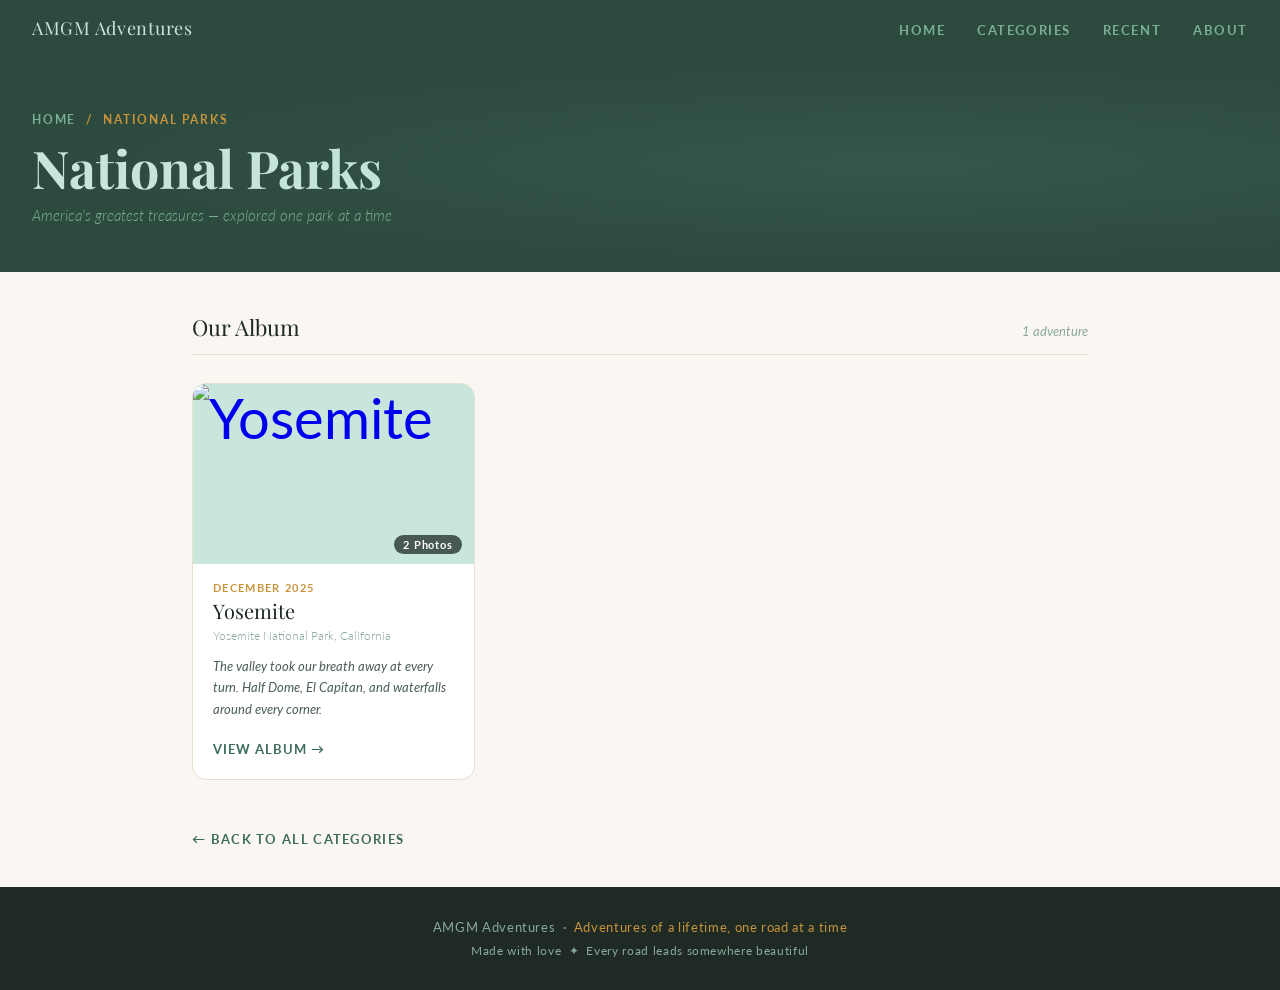
==== commit fea9b9a0: "Update national-parks.html" ====
--- a/national-parks.html
+++ b/national-parks.html
@@ -46,7 +46,7 @@
            <img src="../photos/national-parks/yosemite/cover.jpg" alt="Yosemite">
            inside .album-cover
       ══════════════════════════════════════════════ -->
-        <a class="album-card" href="/albums/yosemite.html">
+        <a class="album-card" href="../albums/yosemite.html">
           <div class="album-cover cover-green">
             <img src="../photos/national-parks/yosemite/yosfall-new.png" alt="Yosemite"/>
             <span class="photo-count-badge">2 Photos</span>
